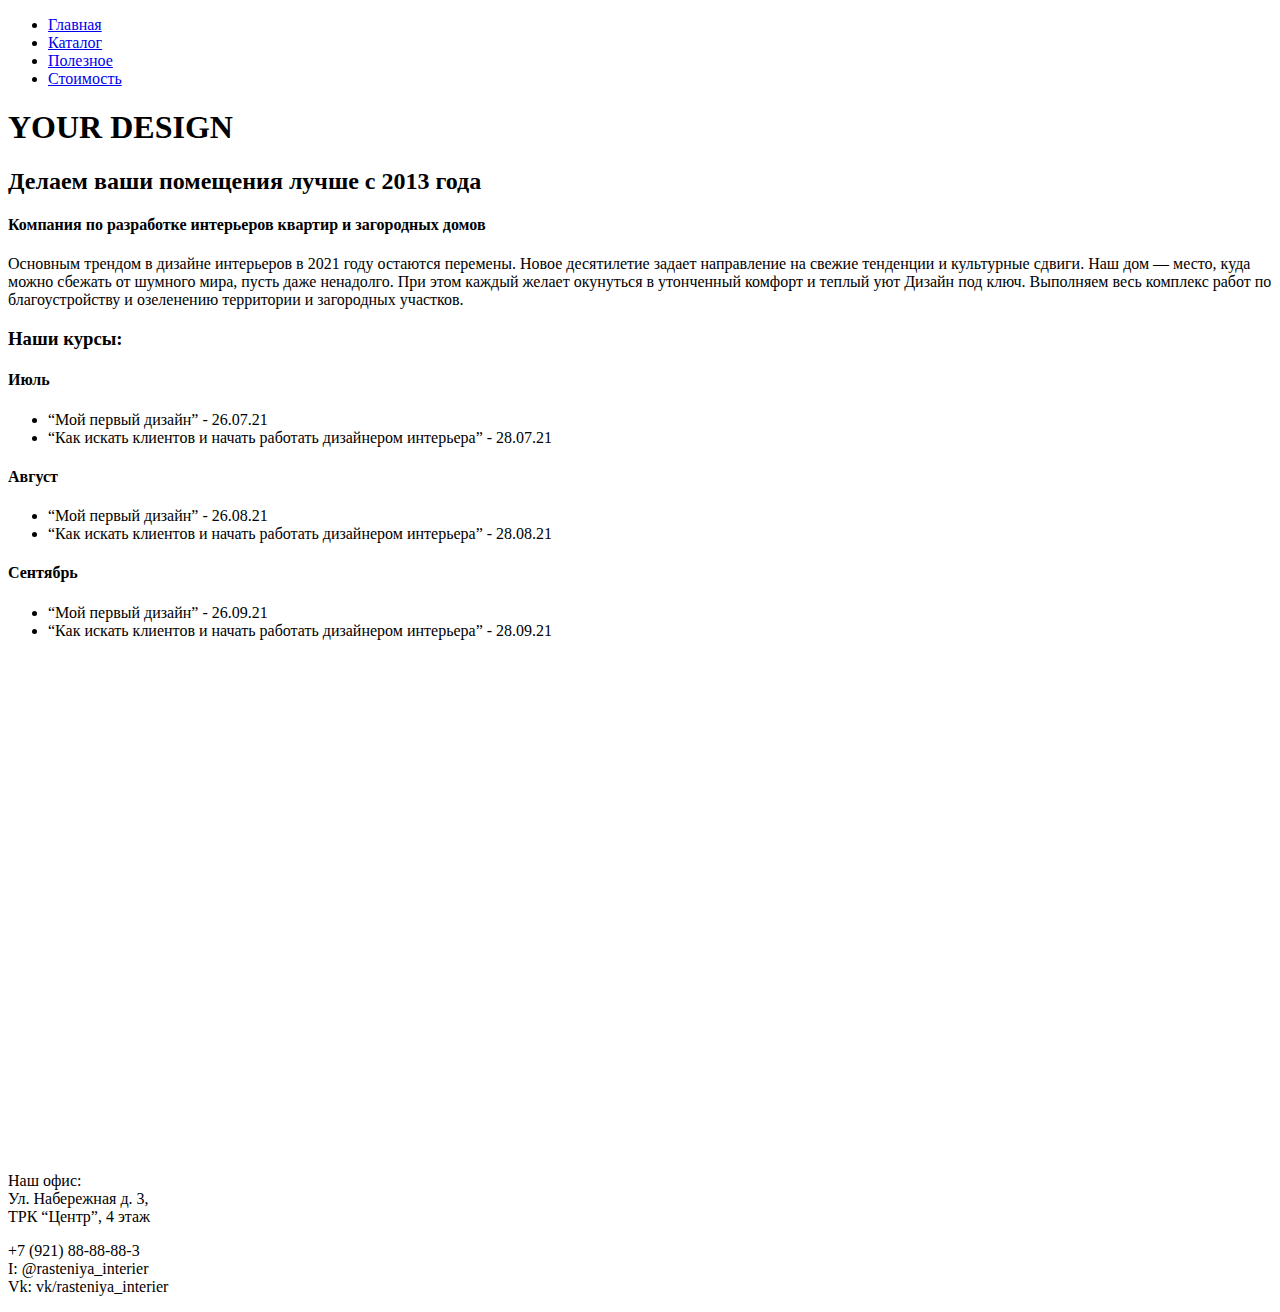
==== index.html @ 6899dd3a "Add files via upload" ====
<!DOCTYPE html>
<html lang="ru">
<head>
    <meta charset="UTF-8">
    <meta http-equiv="X-UA-Compatible" content="IE=edge">
    <meta name="viewport" content="width=device-width, initial-scale=1.0">
    <link rel="stylesheet" href="css/main.css">
    <link rel="stylesheet" href="css/mobile.css">
    <link href="https://fonts.googleapis.com/css2?family=Montserrat:wght@300&display=swap" rel="stylesheet">
    <link rel="preconnect" href="https://fonts.googleapis.com">
    <link href="https://fonts.googleapis.com/css2?family=Montserrat:wght@300;600;800&display=swap" rel="stylesheet">
    <link rel="preconnect" href="https://fonts.gstatic.com" crossorigin>
    <title>Your Design</title>
</head>
<body>
    <div class="wrapper">
    <header class="header">
        <nav class="menu">
            <ul class="menu_item">
                <li class="menu-item-head"><a href="index.html" class="menu_active">Главная</a></li>
                <li class="menu-item-head"><a href="katalog.html" class="menu_link">Каталог</a></li>
                <li class="menu-item-head"><a href="Poleznoe.html" class="menu_link">Полезное</a></li>
                <li class="menu-item-head"><a href="Stoimost.html" class="menu_link">Стоимость</a></li>
            </ul>
        </nav>
    </header>
    <main>
    <div class="content">
        <div class="text_info" >  
            <div class="main-title-info">
                <h1 class="h1">YOUR DESIGN</h1>
                <h2 class="h4">Делаем ваши помещения лучше с 2013 года</h2>
                <h4 class="h2">Компания по разработке интерьеров квартир и загородных домов</h4> 
            </div>
            <p class="block_content">Основным трендом в дизайне интерьеров в 2021
                году остаются перемены. Новое десятилетие
                задает направление на свежие тенденции и
                культурные сдвиги. Наш дом — место, куда
                можно сбежать от шумного мира, пусть 
                даже ненадолго. При этом каждый желает 
                окунуться в утонченный комфорт и теплый уют 
                Дизайн под ключ. Выполняем весь комплекс работ
                по благоустройству и озеленению территории
                и загородных участков.
            </p> 
                
        </div> 
        <div class="price">
            <h3>Наши курсы:</h3>
            <div class="block_price">
               
            <h4>Июль</h4>
            <ul>
                <li>“Мой первый дизайн” - 26.07.21</li>
                <li>“Как искать клиентов и начать работать дизайнером интерьера” - 28.07.21</li>
            </ul>
            <h4>Август</h4>
            <ul>
                <li>“Мой первый дизайн” - 26.08.21</li>
                <li>“Как искать клиентов и начать работать дизайнером интерьера” - 28.08.21</li>
            </ul>
            <h4>Сентябрь</h4>
            <ul>
                <li>“Мой первый дизайн” - 26.09.21</li>
                <li>“Как искать клиентов и начать работать дизайнером интерьера” - 28.09.21</li>
            </ul></div>
           
        </div> 
    </div>
    </main> 
    <main>
        <div id="map" class="map"  style="min-width: 100%; height: 500px;"></div>
        <script src="https://api-maps.yandex.ru/2.1/?lang=ru_RU" type="text/javascript">
        </script>
        <script>
            ymaps.ready(init);
            
            function init() {
                var map = new ymaps.Map('map', {
                center: [59.93, 30.30],
                zoom: 12,
                controls: ['zoomControl'],
                behaviors: ['drag']
            });

            var placemark = new ymaps.Placemark([59.96, 30.29], {
                hintContent: "<b>Ул. Набережная д. 3, ТРК “Центр”",
                balloonContent: [
                    '<img class="yd" src ="img/your design.png">'
                ].join('')
            });

            map.geoObjects.add(placemark);
            } 
        </script>
    </main>
    </div>
    <footer>
        <div class="footer">   
            <p>Наш офис:
            <br>Ул. Набережная д. 3,
            <br>ТРК “Центр”, 4 этаж</p>
            <p>+7 (921) 88-88-88-3</b>
            <br>I: @rasteniya_interier
            <br>Vk: vk/rasteniya_interier</p>     
        </div> 
    </footer>
</body>
</html>
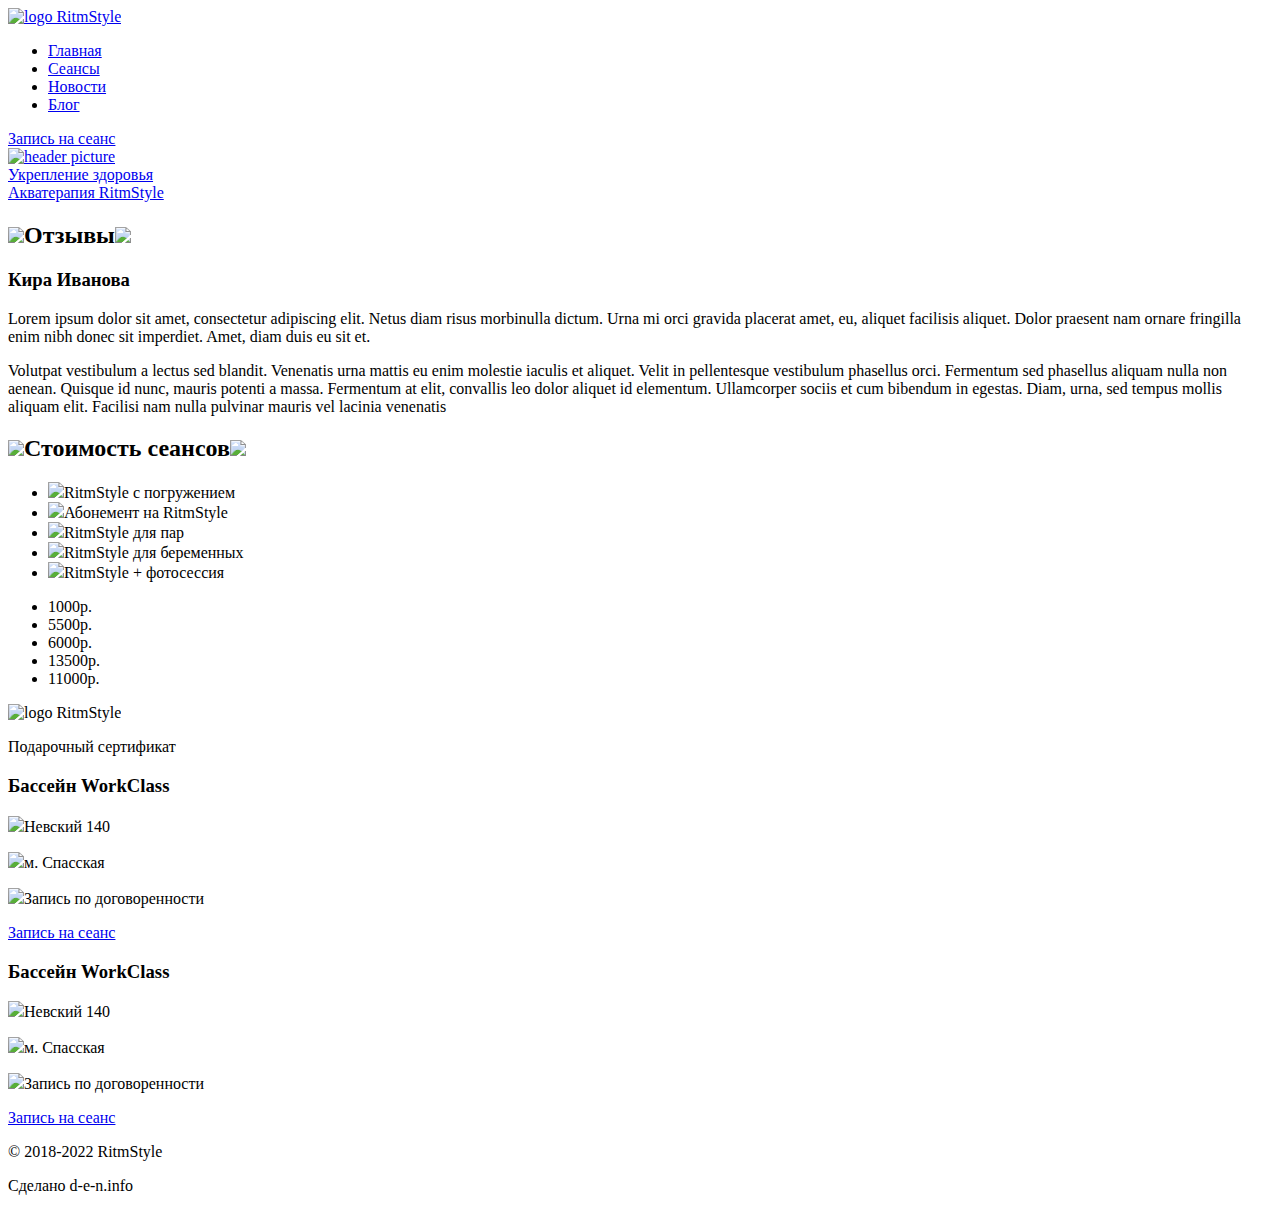
==== commit 3ebae10b: "Rename menu.html to index.html" ====
--- a/index.html
+++ b/index.html
@@ -2,108 +2,135 @@
 <html lang="ru">
 <head>
     <meta charset="UTF-8">
-    <meta http-equiv="X-UA-Compatible" content="IE=edge">
+    <meta name="viewport" content="width=device-width">
+    <meta http-equiv="Content-Type" content="text/html; charset=utf-8">
     <meta name="viewport" content="width=device-width, initial-scale=1.0">
-    <link rel="stylesheet" href="css/main.css">
-    <link rel="stylesheet" href="css/mobile.css">
-    <link href="https://fonts.googleapis.com/css2?family=Montserrat:wght@300&display=swap" rel="stylesheet">
-    <link rel="preconnect" href="https://fonts.googleapis.com">
-    <link href="https://fonts.googleapis.com/css2?family=Montserrat:wght@300;600;800&display=swap" rel="stylesheet">
-    <link rel="preconnect" href="https://fonts.gstatic.com" crossorigin>
-    <title>Your Design</title>
+    <script src="https://api-maps.yandex.ru/2.1/?lang=ru_RU" type="text/javascript"></script>
+    <link rel="preconnect" href="https://fonts.googleapis.com"> 
+    <link href="https://fonts.googleapis.com/css2?family=El+Messiri:wght@700&display=swap" rel="stylesheet">
+    <link href="https://fonts.googleapis.com/css2?family=Montserrat:wght@300;600;800&display=swap" rel="stylesheet">    
+    <link rel="stylesheet" href="style/style.css" type="text/css"/>
+    <link rel="stylesheet" href="style/mobile.css" type="text/css"/>
+    <title>Акватерапия RitmStyle</title>
 </head>
-<body>
-    <div class="wrapper">
-    <header class="header">
-        <nav class="menu">
-            <ul class="menu_item">
-                <li class="menu-item-head"><a href="index.html" class="menu_active">Главная</a></li>
-                <li class="menu-item-head"><a href="katalog.html" class="menu_link">Каталог</a></li>
-                <li class="menu-item-head"><a href="Poleznoe.html" class="menu_link">Полезное</a></li>
-                <li class="menu-item-head"><a href="Stoimost.html" class="menu_link">Стоимость</a></li>
-            </ul>
-        </nav>
-    </header>
-    <main>
-    <div class="content">
-        <div class="text_info" >  
-            <div class="main-title-info">
-                <h1 class="h1">YOUR DESIGN</h1>
-                <h2 class="h4">Делаем ваши помещения лучше с 2013 года</h2>
-                <h4 class="h2">Компания по разработке интерьеров квартир и загородных домов</h4> 
-            </div>
-            <p class="block_content">Основным трендом в дизайне интерьеров в 2021
-                году остаются перемены. Новое десятилетие
-                задает направление на свежие тенденции и
-                культурные сдвиги. Наш дом — место, куда
-                можно сбежать от шумного мира, пусть 
-                даже ненадолго. При этом каждый желает 
-                окунуться в утонченный комфорт и теплый уют 
-                Дизайн под ключ. Выполняем весь комплекс работ
-                по благоустройству и озеленению территории
-                и загородных участков.
-            </p> 
-                
-        </div> 
-        <div class="price">
-            <h3>Наши курсы:</h3>
-            <div class="block_price">
-               
-            <h4>Июль</h4>
-            <ul>
-                <li>“Мой первый дизайн” - 26.07.21</li>
-                <li>“Как искать клиентов и начать работать дизайнером интерьера” - 28.07.21</li>
-            </ul>
-            <h4>Август</h4>
-            <ul>
-                <li>“Мой первый дизайн” - 26.08.21</li>
-                <li>“Как искать клиентов и начать работать дизайнером интерьера” - 28.08.21</li>
-            </ul>
-            <h4>Сентябрь</h4>
-            <ul>
-                <li>“Мой первый дизайн” - 26.09.21</li>
-                <li>“Как искать клиентов и начать работать дизайнером интерьера” - 28.09.21</li>
-            </ul></div>
-           
-        </div> 
-    </div>
-    </main> 
-    <main>
-        <div id="map" class="map"  style="min-width: 100%; height: 500px;"></div>
-        <script src="https://api-maps.yandex.ru/2.1/?lang=ru_RU" type="text/javascript">
-        </script>
-        <script>
-            ymaps.ready(init);
-            
-            function init() {
-                var map = new ymaps.Map('map', {
-                center: [59.93, 30.30],
-                zoom: 12,
-                controls: ['zoomControl'],
-                behaviors: ['drag']
-            });
+    <body>
+        <div class="wrapper _container">
+            <header class="header">
+                    <a href="#" class="header_logo"><img class="logo" src="img/Group 1.svg" alt="logo RitmStyle"></a>
+                <nav class="menu">
+                    <ul class="menu_item">
+                        <li class="menu-item-head"><a href="menu.html" class="menu_active">Главная</a></li>
+                        <li class="menu-item-head"><a href="new session.html" class="menu_link">Сеансы</a></li>
+                        <li class="menu-item-head"><a href="news.html" class="menu_link">Новости</a></li>
+                        <li class="menu-item-head"><a href="blog.html" class="menu_link">Блог</a></li>
+                    </ul>
+                </nav>
+                  <a href="new session.html" class="button-header">Запись на сеанс</a>
+            </header>
+            <main class="container">
+                <div class="preview-img">
+                    <a href="#"><img src="img/first-screen.svg" alt="header picture" style="width:100%;">
+                        <div class="h2-preview-img">Укрепление здоровья</div>
+                        <div class="h1-preview-img">Акватерапия RitmStyle</div>
+                    </a>
+                </div>
+                <h2 class="h2"> <img class="blue_leaf-left" href="#" src="img/Rectangle 25.png">Отзывы<img class="blue_leaf-right" href="#" src="img/Rectangle 26.png"></h2>
+                <div class="feedback_section"> 
+                    <div class="form_feedback">
+                        <div class="form_feedback_content">
+                            <h3 class="name_feedback">Кира Иванова</h3>
+                                <p>Lorem ipsum dolor sit amet, consectetur adipiscing elit. Netus diam risus morbinulla dictum.
+                                Urna mi orci gravida placerat amet, eu, aliquet facilisis aliquet.
+                                Dolor praesent nam ornare fringilla enim nibh donec sit imperdiet.
+                                Amet, diam duis eu sit et. </p>
+                                <p>Volutpat vestibulum a lectus sed blandit.
+                                Venenatis urna mattis eu enim molestie iaculis et aliquet. Velit in pellentesque
+                                vestibulum phasellus orci. Fermentum sed phasellus aliquam nulla non aenean.
+                                Quisque id nunc, mauris potenti a massa. Fermentum at elit, convallis leo dolor aliquet id elementum.
+                                Ullamcorper sociis et cum bibendum in egestas. Diam, urna, sed tempus mollis aliquam elit.
+                                Facilisi nam nulla pulvinar mauris vel lacinia venenatis</p>
+                        </div>
+                    </div>
+                </div>
+                <h2 class="h2"><img class="blue_leaf-left" href="#" src="img/Rectangle 25.png">Стоимость сеансов<img class="blue_leaf-right" href="#" src="img/Rectangle 26.png"></h2>
+                <div class="price-list _container-min">
+                    <div class="subscription">
+                        <div class="subscription-list">
+                            <ul>
+                                <li><img class="blue_leaf" href="#" src="img/Rectangle 25.png">RitmStyle с погружением</li>
+                                <li><img class="blue_leaf" href="#" src="img/Rectangle 25.png">Абонемент на RitmStyle</li>
+                                <li><img class="blue_leaf" href="#" src="img/Rectangle 25.png">RitmStyle для пар</li>
+                                <li><img class="blue_leaf" href="#" src="img/Rectangle 25.png">RitmStyle для беременных</li>
+                                <li><img class="blue_leaf" href="#" src="img/Rectangle 25.png">RitmStyle +  фотосессия</li>
+                            </ul>
+                        </div>
+                        <div class="subscription-list-price">
+                            <ul>
+                                <li>1000р.</li>
+                                <li>5500р.</li>
+                                <li>6000р.</li>
+                                <li>13500р.</li>
+                                <li>11000р.</li>
+                            </ul>
+                        </div>
+                    </div>
+                    <div class="card-section">
+                         <img href="#" src="img/card.svg" alt="logo RitmStyle"> 
+                         <p>Подарочный сертификат</p>
+                    </div>
+                </div>
+                <div class="block_address _container">
+                    <div id="map" class="map"></div>
+                    <script>
+                        ymaps.ready(init);
+                        
+                        function init() {
+                            var map = new ymaps.Map('map', {
+                            center: [59.93, 30.30],
+                            zoom: 12,
+                            controls: ['zoomControl'],
+                            behaviors: ['drag']
+                        });
+                    
+                        var placemark = new ymaps.Placemark([59.96, 30.29], {
+                            hintContent: "<b>Ул. Набережная д. 3, ТРК “Центр”",
+                            balloonContent: [
+                                '<img class="yd" src ="img/your design.png">'
+                            ].join('')
+                        });
+                    
+                        map.geoObjects.add(placemark);
+                        } 
+                    </script>
+                    <div class="address">
+                    <div class="block_address_WorkClass">
+                        <div class="form_address_WorkClass">
+                            <h3 class="name_feedback">Бассейн WorkClass</h3>
+                            <p><img class="icon_location" href="#" src="img/carbon_location-filled.png">Невский 140</p>
+                            <p><img class="icon_metro" href="#" src="img/Spb_metro_logo 1.png">м. Спасская</p>
+                            <p><img class="icon_calendar" href="#" src="img/bi_calendar-week-fill.png">Запись по договоренности</p>
+                            <a href="new session.html" class="button-form_address">Запись на сеанс</a>
+                        </div>
+                    </div>
 
-            var placemark = new ymaps.Placemark([59.96, 30.29], {
-                hintContent: "<b>Ул. Набережная д. 3, ТРК “Центр”",
-                balloonContent: [
-                    '<img class="yd" src ="img/your design.png">'
-                ].join('')
-            });
-
-            map.geoObjects.add(placemark);
-            } 
-        </script>
-    </main>
-    </div>
-    <footer>
-        <div class="footer">   
-            <p>Наш офис:
-            <br>Ул. Набережная д. 3,
-            <br>ТРК “Центр”, 4 этаж</p>
-            <p>+7 (921) 88-88-88-3</b>
-            <br>I: @rasteniya_interier
-            <br>Vk: vk/rasteniya_interier</p>     
-        </div> 
-    </footer>
-</body>
-</html>+                        <div class="block_address_Gorohovaya">
+                            <div class="form_address_Gorohovaya">
+                                <h3 class="name_feedback">Бассейн WorkClass</h3>
+                                <p><img class="icon_location" href="#" src="img/carbon_location-filled.png">Невский 140</p>
+                                <p><img class="icon_metro" href="#" src="img/Spb_metro_logo 1.png">м. Спасская</p>
+                                <p><img class="icon_calendar" href="#" src="img/bi_calendar-week-fill.png">Запись по договоренности</p>
+                                <a href="new session.html" class="button-form_address">Запись на сеанс</a>
+                            </div>
+                        </div>
+                    </div>
+                </div>
+            </main>
+        </div>
+        <footer class="footer _container">
+            <div class="content_footer">
+                <p> © 2018-2022 RitmStyle</p>
+                <p>Сделано d-e-n.info</p>
+            </div>         
+        </footer>
+    </body>
+</html>
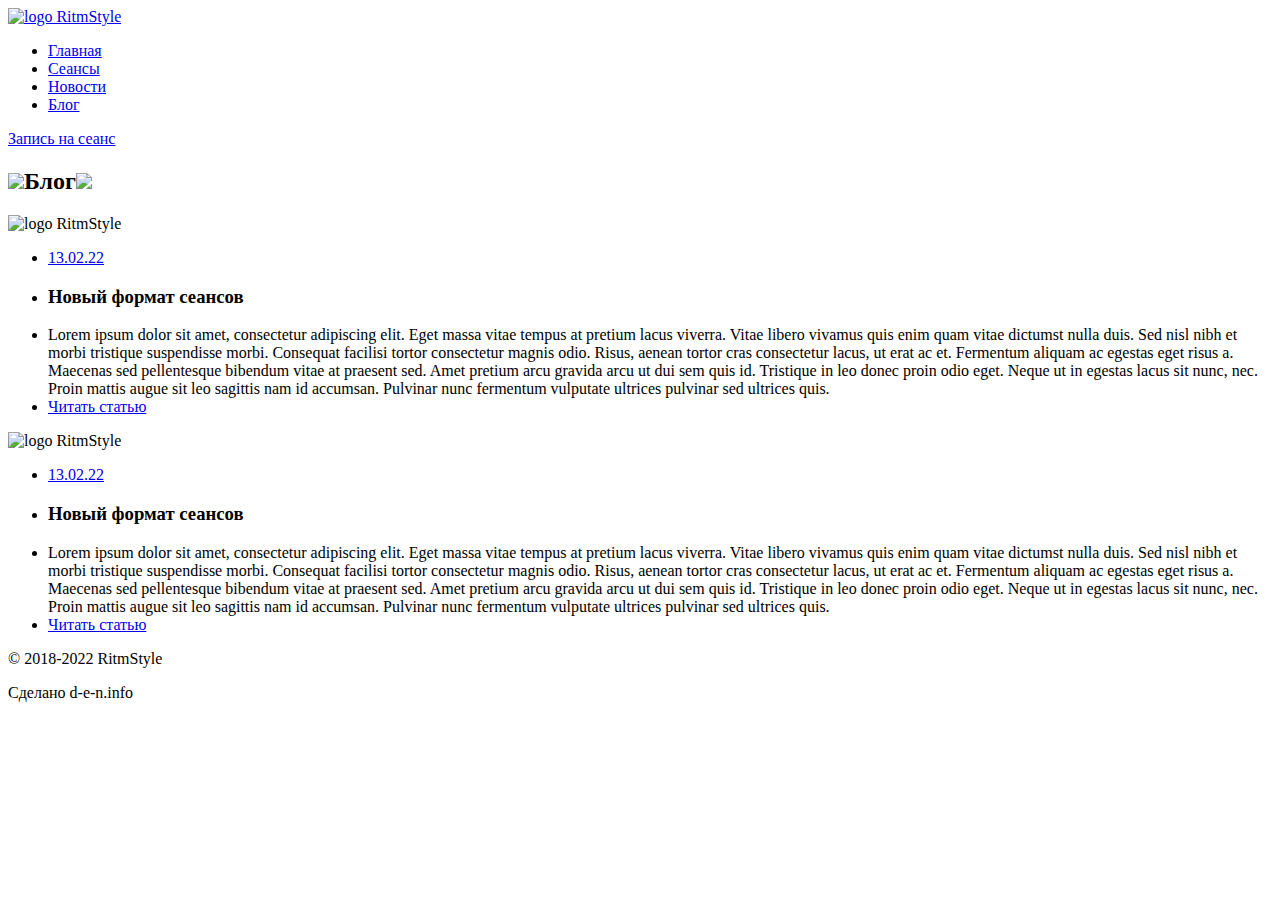
==== commit 07a4e83f: "Rename blog.html to index.html" ====
--- a/index.html
+++ b/index.html
@@ -1,136 +1,88 @@
-<!DOCTYPE html>
-<html lang="ru">
-<head>
-    <meta charset="UTF-8">
-    <meta name="viewport" content="width=device-width">
-    <meta http-equiv="Content-Type" content="text/html; charset=utf-8">
-    <meta name="viewport" content="width=device-width, initial-scale=1.0">
-    <script src="https://api-maps.yandex.ru/2.1/?lang=ru_RU" type="text/javascript"></script>
-    <link rel="preconnect" href="https://fonts.googleapis.com"> 
-    <link href="https://fonts.googleapis.com/css2?family=El+Messiri:wght@700&display=swap" rel="stylesheet">
-    <link href="https://fonts.googleapis.com/css2?family=Montserrat:wght@300;600;800&display=swap" rel="stylesheet">    
-    <link rel="stylesheet" href="style/style.css" type="text/css"/>
-    <link rel="stylesheet" href="style/mobile.css" type="text/css"/>
-    <title>Акватерапия RitmStyle</title>
-</head>
-    <body>
-        <div class="wrapper _container">
-            <header class="header">
-                    <a href="#" class="header_logo"><img class="logo" src="img/Group 1.svg" alt="logo RitmStyle"></a>
-                <nav class="menu">
-                    <ul class="menu_item">
-                        <li class="menu-item-head"><a href="menu.html" class="menu_active">Главная</a></li>
-                        <li class="menu-item-head"><a href="new session.html" class="menu_link">Сеансы</a></li>
-                        <li class="menu-item-head"><a href="news.html" class="menu_link">Новости</a></li>
-                        <li class="menu-item-head"><a href="blog.html" class="menu_link">Блог</a></li>
-                    </ul>
-                </nav>
-                  <a href="new session.html" class="button-header">Запись на сеанс</a>
-            </header>
-            <main class="container">
-                <div class="preview-img">
-                    <a href="#"><img src="img/first-screen.svg" alt="header picture" style="width:100%;">
-                        <div class="h2-preview-img">Укрепление здоровья</div>
-                        <div class="h1-preview-img">Акватерапия RitmStyle</div>
-                    </a>
-                </div>
-                <h2 class="h2"> <img class="blue_leaf-left" href="#" src="img/Rectangle 25.png">Отзывы<img class="blue_leaf-right" href="#" src="img/Rectangle 26.png"></h2>
-                <div class="feedback_section"> 
-                    <div class="form_feedback">
-                        <div class="form_feedback_content">
-                            <h3 class="name_feedback">Кира Иванова</h3>
-                                <p>Lorem ipsum dolor sit amet, consectetur adipiscing elit. Netus diam risus morbinulla dictum.
-                                Urna mi orci gravida placerat amet, eu, aliquet facilisis aliquet.
-                                Dolor praesent nam ornare fringilla enim nibh donec sit imperdiet.
-                                Amet, diam duis eu sit et. </p>
-                                <p>Volutpat vestibulum a lectus sed blandit.
-                                Venenatis urna mattis eu enim molestie iaculis et aliquet. Velit in pellentesque
-                                vestibulum phasellus orci. Fermentum sed phasellus aliquam nulla non aenean.
-                                Quisque id nunc, mauris potenti a massa. Fermentum at elit, convallis leo dolor aliquet id elementum.
-                                Ullamcorper sociis et cum bibendum in egestas. Diam, urna, sed tempus mollis aliquam elit.
-                                Facilisi nam nulla pulvinar mauris vel lacinia venenatis</p>
-                        </div>
-                    </div>
-                </div>
-                <h2 class="h2"><img class="blue_leaf-left" href="#" src="img/Rectangle 25.png">Стоимость сеансов<img class="blue_leaf-right" href="#" src="img/Rectangle 26.png"></h2>
-                <div class="price-list _container-min">
-                    <div class="subscription">
-                        <div class="subscription-list">
-                            <ul>
-                                <li><img class="blue_leaf" href="#" src="img/Rectangle 25.png">RitmStyle с погружением</li>
-                                <li><img class="blue_leaf" href="#" src="img/Rectangle 25.png">Абонемент на RitmStyle</li>
-                                <li><img class="blue_leaf" href="#" src="img/Rectangle 25.png">RitmStyle для пар</li>
-                                <li><img class="blue_leaf" href="#" src="img/Rectangle 25.png">RitmStyle для беременных</li>
-                                <li><img class="blue_leaf" href="#" src="img/Rectangle 25.png">RitmStyle +  фотосессия</li>
-                            </ul>
-                        </div>
-                        <div class="subscription-list-price">
-                            <ul>
-                                <li>1000р.</li>
-                                <li>5500р.</li>
-                                <li>6000р.</li>
-                                <li>13500р.</li>
-                                <li>11000р.</li>
-                            </ul>
-                        </div>
-                    </div>
-                    <div class="card-section">
-                         <img href="#" src="img/card.svg" alt="logo RitmStyle"> 
-                         <p>Подарочный сертификат</p>
-                    </div>
-                </div>
-                <div class="block_address _container">
-                    <div id="map" class="map"></div>
-                    <script>
-                        ymaps.ready(init);
-                        
-                        function init() {
-                            var map = new ymaps.Map('map', {
-                            center: [59.93, 30.30],
-                            zoom: 12,
-                            controls: ['zoomControl'],
-                            behaviors: ['drag']
-                        });
-                    
-                        var placemark = new ymaps.Placemark([59.96, 30.29], {
-                            hintContent: "<b>Ул. Набережная д. 3, ТРК “Центр”",
-                            balloonContent: [
-                                '<img class="yd" src ="img/your design.png">'
-                            ].join('')
-                        });
-                    
-                        map.geoObjects.add(placemark);
-                        } 
-                    </script>
-                    <div class="address">
-                    <div class="block_address_WorkClass">
-                        <div class="form_address_WorkClass">
-                            <h3 class="name_feedback">Бассейн WorkClass</h3>
-                            <p><img class="icon_location" href="#" src="img/carbon_location-filled.png">Невский 140</p>
-                            <p><img class="icon_metro" href="#" src="img/Spb_metro_logo 1.png">м. Спасская</p>
-                            <p><img class="icon_calendar" href="#" src="img/bi_calendar-week-fill.png">Запись по договоренности</p>
-                            <a href="new session.html" class="button-form_address">Запись на сеанс</a>
-                        </div>
-                    </div>
-
-                        <div class="block_address_Gorohovaya">
-                            <div class="form_address_Gorohovaya">
-                                <h3 class="name_feedback">Бассейн WorkClass</h3>
-                                <p><img class="icon_location" href="#" src="img/carbon_location-filled.png">Невский 140</p>
-                                <p><img class="icon_metro" href="#" src="img/Spb_metro_logo 1.png">м. Спасская</p>
-                                <p><img class="icon_calendar" href="#" src="img/bi_calendar-week-fill.png">Запись по договоренности</p>
-                                <a href="new session.html" class="button-form_address">Запись на сеанс</a>
-                            </div>
-                        </div>
-                    </div>
-                </div>
-            </main>
-        </div>
-        <footer class="footer _container">
-            <div class="content_footer">
-                <p> © 2018-2022 RitmStyle</p>
-                <p>Сделано d-e-n.info</p>
-            </div>         
-        </footer>
-    </body>
-</html>
+<!DOCTYPE html>
+<html lang="ru">
+<head>
+    <meta charset="UTF-8">
+    <meta name="viewport" content="width=device-width">
+    <meta http-equiv="Content-Type" content="text/html; charset=utf-8">
+    <meta name="viewport" content="width=device-width, initial-scale=1.0">
+    <link rel="preconnect" href="https://fonts.googleapis.com"> 
+    <link href="https://fonts.googleapis.com/css2?family=El+Messiri:wght@700&display=swap" rel="stylesheet">
+    <link href="https://fonts.googleapis.com/css2?family=Montserrat:wght@300;600;800&display=swap" rel="stylesheet">    
+    <link rel="stylesheet" href="style/style.css" type="text/css"/>
+    <link rel="stylesheet" href="style/mobile.css" type="text/css"/>
+    <title>Акватерапия RitmStyle</title>
+</head>
+    <body>
+        <div class="wrapper _container">
+            <header class="header">
+                <a href="#" class="header_logo"><img class="logo" src="img/Group 1.svg" alt="logo RitmStyle"></a>
+                <nav class="menu">
+                    <ul class="menu_item">
+                        <li class="menu-item-head"><a href="menu.html" class="menu_link">Главная</a></li>
+                        <li class="menu-item-head"><a href="new session.html" class="menu_link">Сеансы</a></li>
+                        <li class="menu-item-head"><a href="news.html" class="menu_link">Новости</a></li>
+                        <li class="menu-item-head"><a href="blog.html" class="menu_active">Блог</a></li>
+                    </ul>
+                </nav>
+                <a href="new session.html" class="button-header">Запись на сеанс</a>
+            </header>
+            <main class="container">
+                <div class="line_header"></div>
+                <h2 class="h2"><img class="blue_leaf-left" href="#" src="img/Rectangle 25.png">Блог<img class="blue_leaf-right" href="#" src="img/Rectangle 26.png"></h2>
+                <div class="blog_container">
+                    <div class="line-border_blog">
+                        <div class="blog_section_content">
+                            <div class="format-img-section_session">
+                                <img href="#" src="img/new_format_session.png" alt="logo RitmStyle"> 
+                            </div>
+                            <div class="blog_content">
+                                <ul>
+                                    <li><a href="#" class="blog_button-date">13.02.22</a></li>
+                                    <li class="header_content"><h3>Новый формат сеансов</h3></li>
+                                    <li>Lorem ipsum dolor sit amet, consectetur adipiscing elit.
+                                        Eget massa vitae tempus at pretium lacus viverra. Vitae libero vivamus
+                                        quis enim quam vitae dictumst nulla duis. Sed nisl nibh et morbi tristique suspendisse morbi.
+                                        Consequat facilisi tortor consectetur magnis odio. Risus, aenean tortor cras consectetur lacus, ut erat ac et.
+                                        Fermentum aliquam ac egestas eget risus a. Maecenas sed pellentesque bibendum vitae at praesent sed.
+                                        Amet pretium arcu gravida arcu ut dui sem quis id. Tristique in leo donec proin odio eget. 
+                                        Neque ut in egestas lacus sit nunc, nec. Proin mattis augue sit leo sagittis nam id accumsan. 
+                                        Pulvinar nunc fermentum vulputate ultrices pulvinar sed ultrices quis.</li>
+                                    <li><a href="#" class="blog_button-article">Читать статью</a></li>
+                                </ul>
+                            </div>
+                        </div>
+                    </div>
+                    <div class="line-border_blog">
+                        <div class="blog_section_content">
+                            <div class="format-img-section_session">
+                                <img href="#" src="img/new_format_session.png" alt="logo RitmStyle"> 
+                            </div>
+                            <div class="blog_content">
+                                <ul>
+                                    <li><a href="#" class="blog_button-date">13.02.22</a></li>
+                                    <li class="header_content"><h3>Новый формат сеансов</h3></li>
+                                    <li>Lorem ipsum dolor sit amet, consectetur adipiscing elit.
+                                        Eget massa vitae tempus at pretium lacus viverra. Vitae libero vivamus
+                                        quis enim quam vitae dictumst nulla duis. Sed nisl nibh et morbi tristique suspendisse morbi.
+                                        Consequat facilisi tortor consectetur magnis odio. Risus, aenean tortor cras consectetur lacus, ut erat ac et.
+                                        Fermentum aliquam ac egestas eget risus a. Maecenas sed pellentesque bibendum vitae at praesent sed.
+                                        Amet pretium arcu gravida arcu ut dui sem quis id. Tristique in leo donec proin odio eget. 
+                                        Neque ut in egestas lacus sit nunc, nec. Proin mattis augue sit leo sagittis nam id accumsan. 
+                                        Pulvinar nunc fermentum vulputate ultrices pulvinar sed ultrices quis.</li>
+                                    <li><a href="#" class="blog_button-article">Читать статью</a></li>
+                                </ul>
+                            </div>          
+                        </div>
+                    </div>
+                </div>
+            </main>
+        </div>      
+        <footer class="footer _container">
+            <div class="line_footer"></div>
+            <div class="content_footer">
+                <p class="content_footer_left"> © 2018-2022 RitmStyle</p>
+                <p class="content_footer_right">Сделано d-e-n.info</p>
+            </div>        
+        </footer>
+    </body>
+</html>
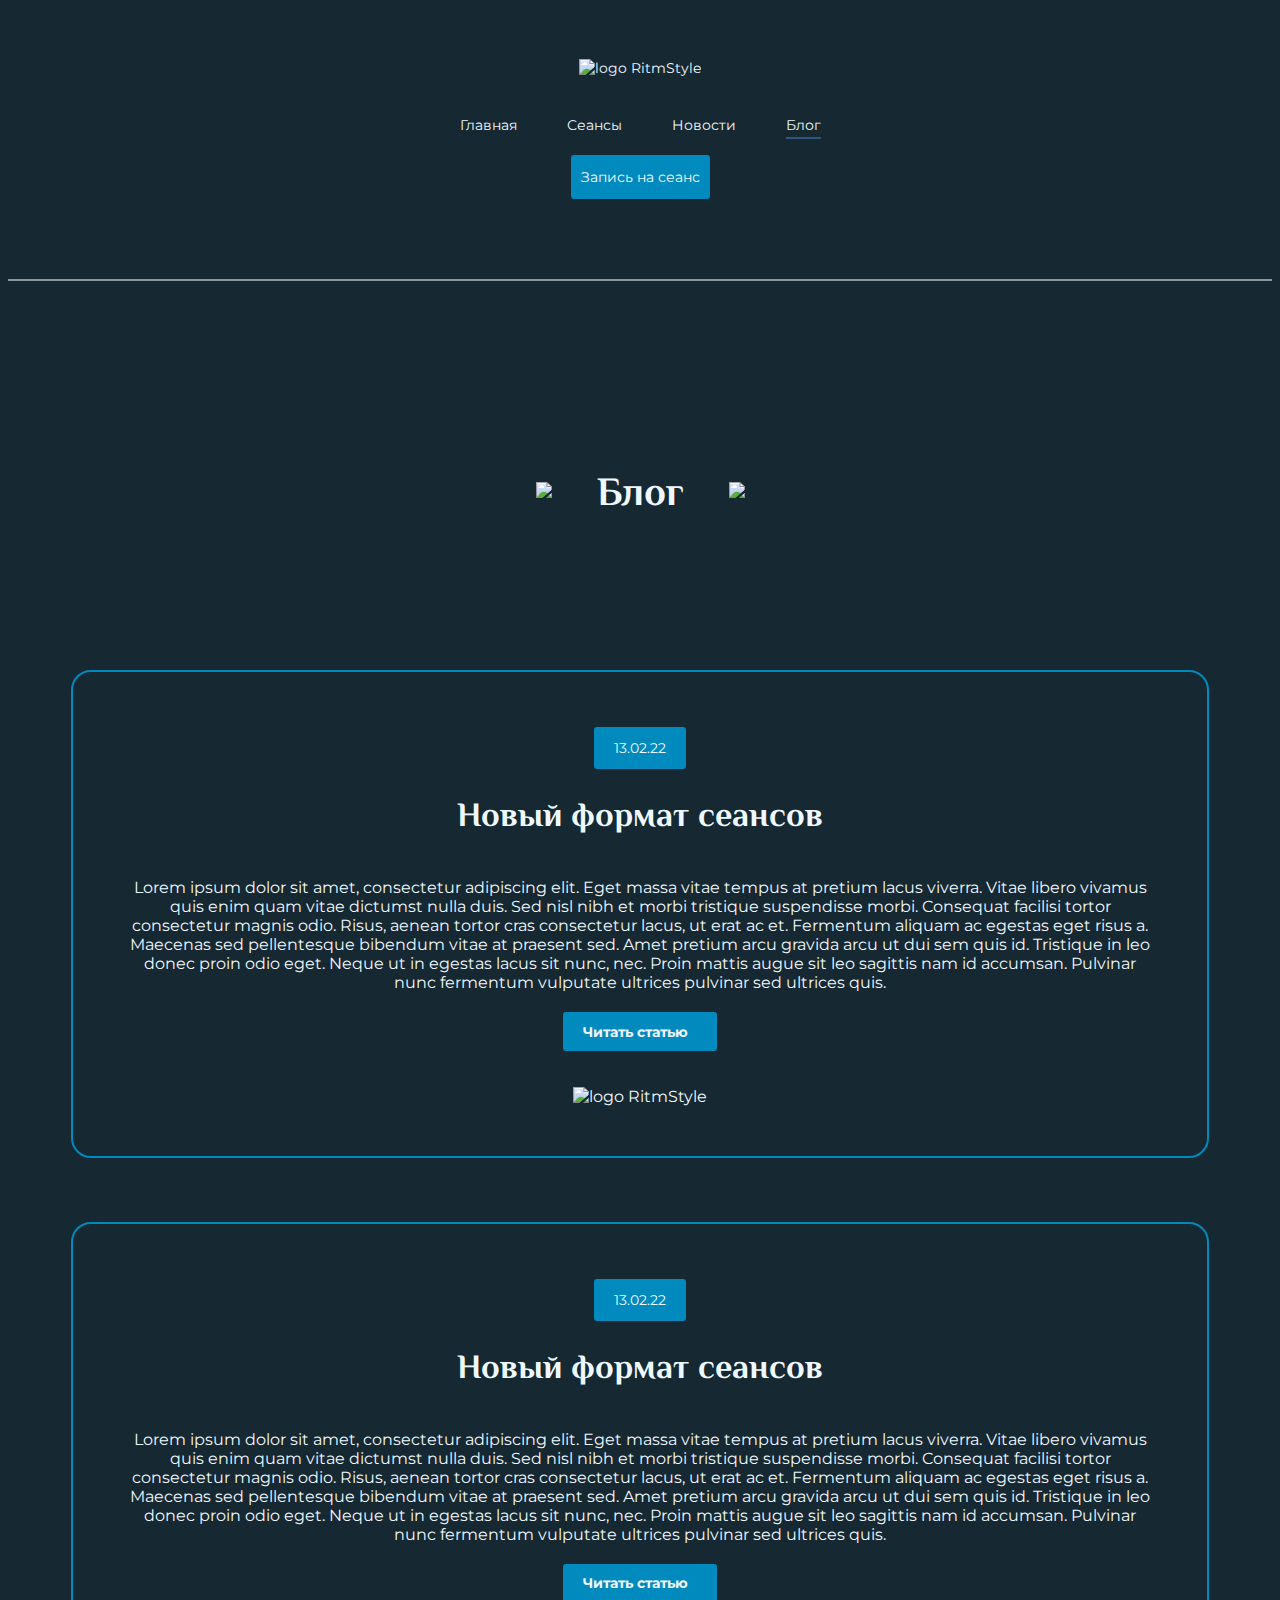
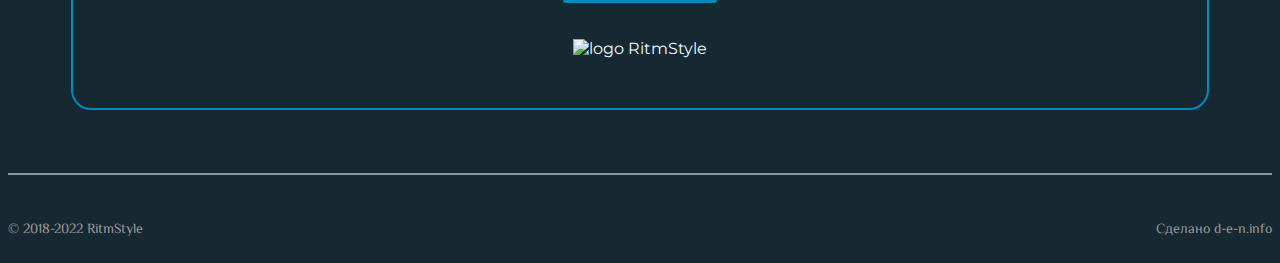
==== commit a2ed1582: "Update index.html" ====
--- a/index.html
+++ b/index.html
@@ -18,7 +18,7 @@
                 <a href="#" class="header_logo"><img class="logo" src="img/Group 1.svg" alt="logo RitmStyle"></a>
                 <nav class="menu">
                     <ul class="menu_item">
-                        <li class="menu-item-head"><a href="menu.html" class="menu_link">Главная</a></li>
+                        <li class="menu-item-head"><a href="index.html" class="menu_link">Главная</a></li>
                         <li class="menu-item-head"><a href="new session.html" class="menu_link">Сеансы</a></li>
                         <li class="menu-item-head"><a href="news.html" class="menu_link">Новости</a></li>
                         <li class="menu-item-head"><a href="blog.html" class="menu_active">Блог</a></li>
--- a/style/style.css
+++ b/style/style.css
@@ -0,0 +1,417 @@
+html,
+body {
+
+    background-color: #162831;
+    color: aliceblue;
+    font-family: 'El Messiri', sans-serif;
+    font-size: 16px;
+}
+
+.h2 {
+    font-family: 'El Messiri';
+    padding: 150px 0 80px;
+    text-align: center;
+    font-size: 3vw;
+}
+
+/*--------menu-------*/
+
+.header {
+    margin: auto;
+    z-index: 50;
+    padding-top: 30px;
+    padding-bottom: 50px;
+    display: flex;
+    align-items: center;
+    justify-content: space-between;
+}
+
+._container {
+    max-width: 1296px;
+    margin: 0 auto; 
+}
+
+._container-min {
+    max-width: 1076px;
+    margin: 0 auto;
+}
+
+.header_logo {
+    display: flex;
+    align-items: center;
+    height: 60px; 
+}
+
+a {
+    text-decoration: none;
+    font-family: 'Montserrat';
+    font-size: 14px;
+    color: aliceblue;
+    white-space: nowrap;
+}
+
+ul,li {
+    padding: 0;
+    list-style-type: none;
+}
+
+.menu {
+    margin-left: 214px;
+    margin-right: 214px;
+}
+
+.menu_item {
+    display: flex;
+    flex-flow: row nowrap;
+    align-items: center;
+}
+
+.menu_item a:hover {
+    color: #018ABE;
+}
+
+.menu-item-head:not(:last-child) {
+    margin: 0 50px 0 0;
+}
+
+.menu_active {
+    border-bottom: 2px solid #32557f;
+    padding-bottom: 3px;
+}
+
+.preview-img {
+    margin: 50px 0;
+    position: relative;
+    text-align: center;
+    color: white;
+}
+
+.h2-preview-img{
+    font-size: 3vw;
+    font-weight: 600;
+    font-family: "El Messiri";
+    position: absolute;
+    top: 30%;
+    left: 50%;
+    transform: translate(-50%, -50%);
+}
+  
+.h1-preview-img {
+    font-family: "El Messiri";
+    font-size: 5vw;
+    font-weight: 800;
+    position: absolute;
+    top: 50%;
+    left: 50%;
+    transform: translate(-50%, -50%);
+}
+
+.button-header {
+    display: flex;
+    flex-direction: row;
+    text-align: center;
+    align-items: center;
+    padding: 9px 10px;
+    height: 26px;
+    background: #018ABE;
+    border-radius: 3px;
+}
+
+.button-header:hover {
+    background: #046b94;
+}
+
+.button-header:active {
+    background: #03506e;
+}
+
+.feedback_section {
+    max-width: 736px;
+    margin: 0 auto;
+} 
+
+.feedback_section p {
+    font-family: 'Montserrat';
+    line-height: 25px;
+}
+
+.form_feedback {
+    border-radius: 10px;
+    background-color: #018ABE; 
+}
+
+.form_feedback p {
+    padding-top: 20px;
+    font-size: 14px;  
+}
+
+.form_feedback_content {
+    padding: 50px 60px 56px 60px;
+}
+
+.name_feedback {
+    font-size: 20px;
+}
+
+.price-list,.subscription {
+    display: flex;
+    align-items: center;
+    justify-content: space-between;
+}
+
+.price-list li {
+    font-family: 'Montserrat';
+    font-size: 18px;
+    line-height: 50px;
+    font-weight: 400;
+}
+
+.subscription-list-price {
+    text-align: right;
+    padding-left: 23px;
+}
+
+.card-section p {
+   font-size: 21px;
+   text-align: center;
+}
+
+.block_address {
+    max-width: 1296px;
+    margin: 0 auto;
+    min-height: 100%;
+    margin-top: 60px;
+    display: flex;
+    align-items: flex-start;
+}
+  
+.address {
+    display: inline-block;
+    margin-left: 48px;
+    width: 392px;
+}
+  
+.map {
+    max-width: 864px;
+    width: 100%;
+    aspect-ratio: 1.43;
+    margin-bottom: 20px;
+}
+
+.block_address_WorkClass {
+    background-color: #018abe;
+    border-radius: 10px;
+    height: 290px;
+}
+  
+.block_address_Gorohovaya {
+    background-color: #018abe;
+    border-radius: 10px;
+    height: 290px;
+    margin-top: 24px;
+}
+  
+.form_address_Gorohovaya,
+.form_address_WorkClass {
+    align-items: center;
+    justify-content: space-between;
+    padding: 20px 45px;
+}
+  
+.button-form_address {
+    text-align: center;
+    align-items: center;
+    padding: 15px 30px;
+    color: #018abe;
+    background: #ffffff;
+    border-radius: 3px;
+}
+
+.button-form_address:hover {
+    background: #f8f8f8;
+}
+
+.button-form_address:active {
+    background: #f1f1f1;
+}
+
+.icon_location, 
+.icon_metro,
+.icon_calendar {
+    margin-right: 20px;
+}
+
+.blue_leaf {
+    margin: 0 20px 0 0;
+}
+
+.blue_leaf-left {
+    margin: 7px 45px;
+}
+
+.blue_leaf-right {
+    margin: 7px 45px;
+}
+
+/*--------new session-------*/
+
+.line_header {
+    margin: 30px auto;
+    opacity: 0.5;
+    border: 1px solid #FFFFFF;
+}
+
+.line_footer {
+    margin-bottom: 30px ;
+    opacity: 0.5;
+    border: 1px solid #FFFFFF;
+}
+
+.h2_session {
+    font-family: 'El Messiri';
+    padding: 60px 0px;
+    text-align: center;
+    font-size: 48px;
+}
+
+.session_section_content {
+    font-family: 'Montserrat';
+    display: flex;
+    justify-content: space-between;
+    align-items: center;   
+}
+
+.session_content {
+    margin-right: 134px;    
+}
+
+.header_content {
+    font-family: 'El Messiri';
+    font-size: 22px;
+}
+
+.session_button-header:hover { 
+    background: #046b94; 
+}
+
+.session_button-header {
+    display: flex;
+    flex-direction: row;
+    text-align: center;
+    align-items: center;
+    padding: 10px;
+    height: 26px;
+    width: 70px;
+    background: #018ABE;
+    border-radius: 3px;
+    font-size: 18px;
+    background-color: #018ABE;
+}
+
+.session_content li {
+    line-height: 30px;
+    font-size: 16px;
+    margin-top: 20px;
+}
+
+.header_content h3 {
+    font-size: 34px;
+}
+
+/*--------news-------*/
+
+.news_content {
+  display: flex;
+  flex-direction: row;
+  flex-wrap: wrap;
+  justify-content: center;
+  align-content: stretch;
+  margin-bottom: 80px;
+}
+
+.news_picture {
+  margin: 8px;
+}
+
+.data_news {
+  position: absolute;
+  margin: 30px 35px;
+}
+
+.caption_picture {
+  position: absolute;
+  font-family: "El Messiri";
+  font-size: 21px;
+  font-weight: 700;
+  margin-left: 35px;
+  margin-top: 199px;
+}
+
+/*--------blog-------*/
+
+.line-border_blog {
+    margin-bottom: 45px;
+    border-style: solid;
+    border-width: 2px;
+    border-color: #018ABE;
+    border-radius: 20px;
+}
+
+.blog_section_content {
+    margin: 50px;
+    font-family: 'Montserrat';
+    display: flex; 
+}
+
+.blog_button-article {
+    display: flex;
+    flex-direction: row;
+    text-align: center;
+    align-items: center;
+    margin-top: 20px;
+    padding-left: 20px;
+    height: 39px;
+    width: 134px;
+    background: #018ABE;
+    border-radius: 3px;
+    font-size: 14px;
+    font-weight: 700;
+    background-color: #018ABE;
+}
+
+.blog_button-article:hover {
+    background: #046b94;
+}
+
+.blog_button-article:active {
+    background: #03506e;
+}
+
+.format-img-section_session {
+    margin: 20px 20px 0px 20px;
+}
+
+.blog_button-date {
+    text-align: center;
+    align-items: center;
+    padding: 12px 20px;
+    background: #018ABE;
+    border-radius: 3px;
+}
+
+/*--------footer-------*/
+
+footer {
+    max-height: 100px;
+    max-width: 1296px;
+    margin: 0 auto;
+}
+
+.content_footer {
+    display: flex;
+    justify-content: space-between;
+    align-items: center;
+    text-align: center;
+    font-size: 14px;
+    color: #969797;
+}
--- a/style/mobile.css
+++ b/style/mobile.css
@@ -0,0 +1,94 @@
+@media  screen and (max-width: 1400px) {
+    
+    .header {
+        flex-direction: column;
+        font-size: 16px;
+    }
+
+    .h2 {
+        font-size: 40px;
+    }
+    
+    .price-list {
+        flex-direction: column;
+    }
+    .card-section {
+        margin-top: 30px;
+    }
+
+    .session_section_content {
+        margin: auto;
+        flex-direction: column;
+        margin-bottom: 50px;
+    }
+
+    .session_button-header {
+        margin-left: auto;
+        margin-right: auto;
+    }
+
+    .session_content{
+       text-align: center;
+       margin: 0 auto; 
+    }
+
+    .format-img-section img {
+        max-height: 351px;
+    }
+
+    .first-screen img{
+        max-height: 350px;
+    }
+
+    .blog_section_content {
+        flex-direction: column;
+        margin-bottom: 50px;
+    }
+
+    .blog_button-date,
+    .blog_button-article {
+        margin-left: auto;
+        margin-right: auto;
+    }
+
+    .blog_content{
+       text-align: center;
+    }
+
+    .format-img-section_session {
+        display: flex;
+        justify-content: center;   
+    }
+
+}
+
+@media (max-width: 1380px) {
+
+    .block_address {
+      flex-direction: column;
+      align-items: center;
+    }
+
+    .address {
+      margin-left: 0 !important;
+    }
+
+    .block_address_Gorohovaya {
+      margin-top: 24px;
+    }
+
+    .line-border_blog {
+        margin: 5%;
+    }
+
+    .blog_section_content {
+        flex-direction: column-reverse;
+    }
+}
+
+@media  screen and (max-width: 830px) {
+
+    .format-img-section_session img{
+        max-height: 300px;
+     }
+}     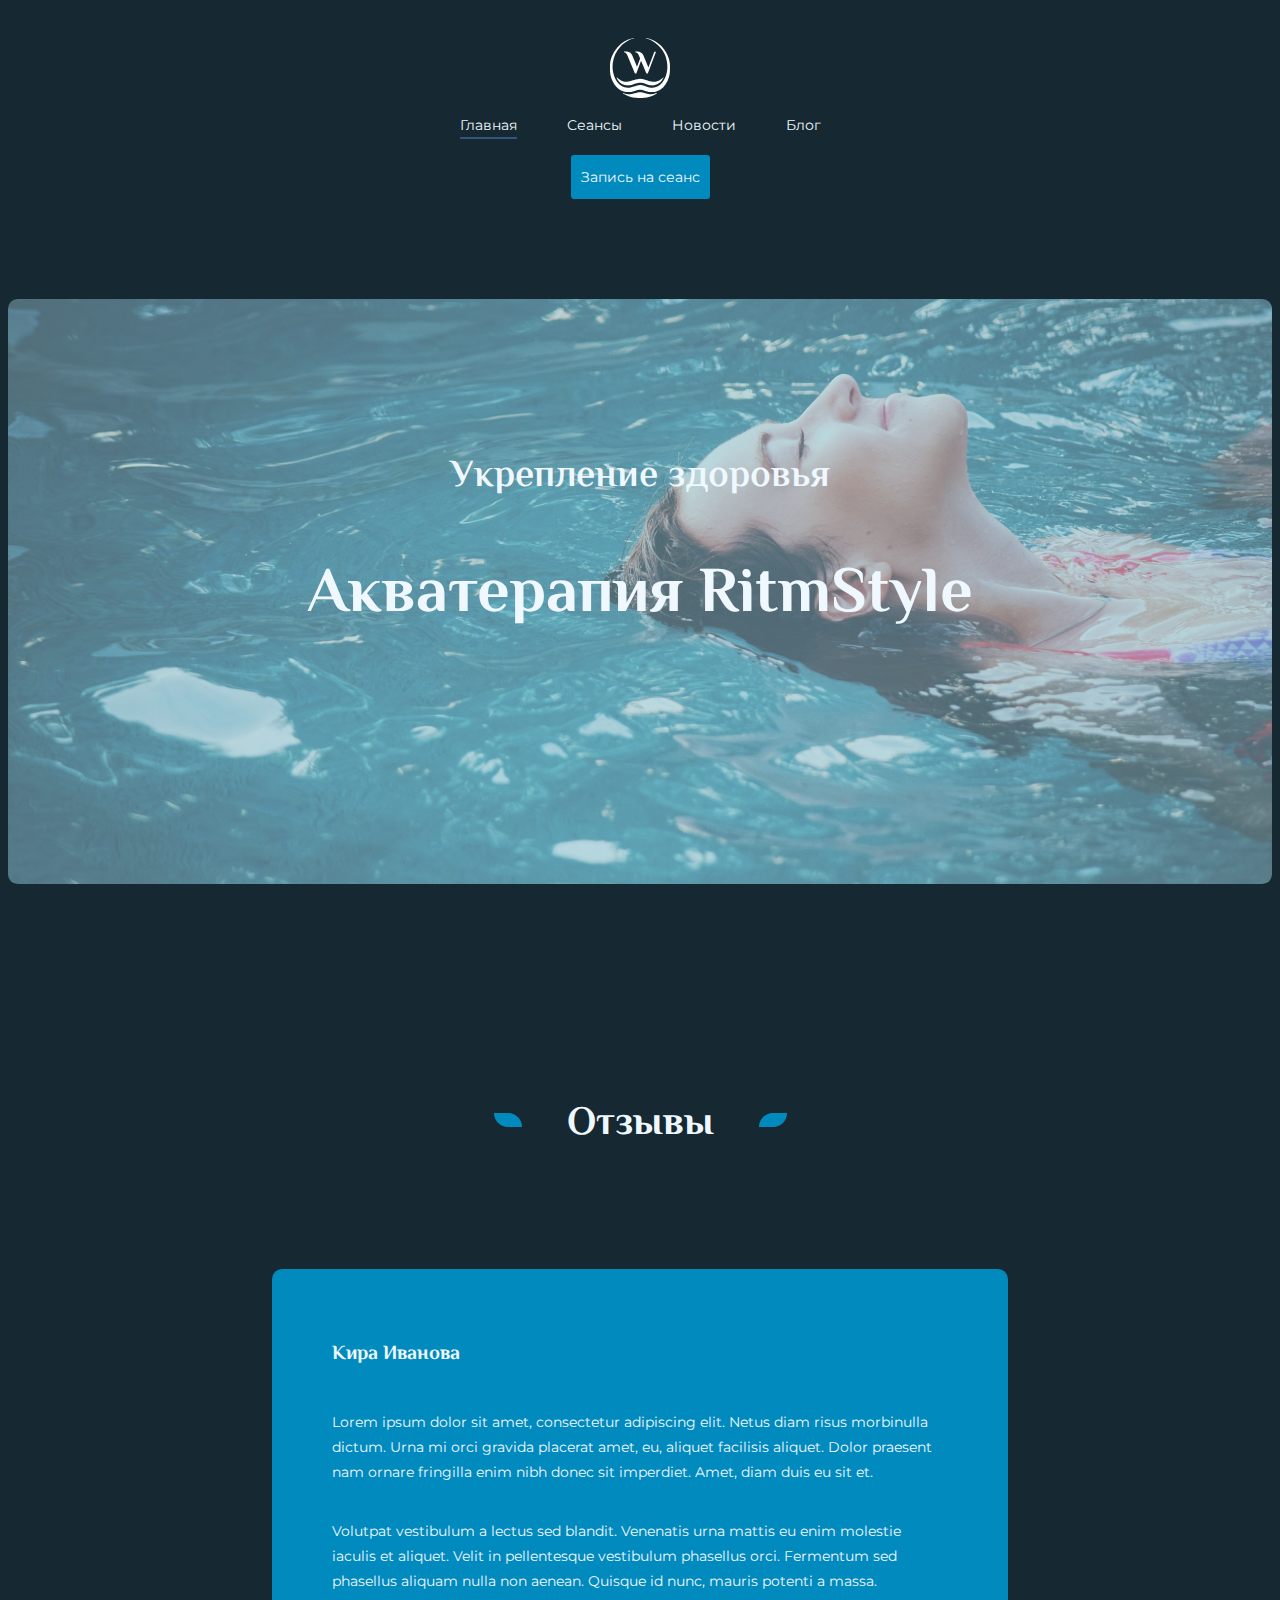
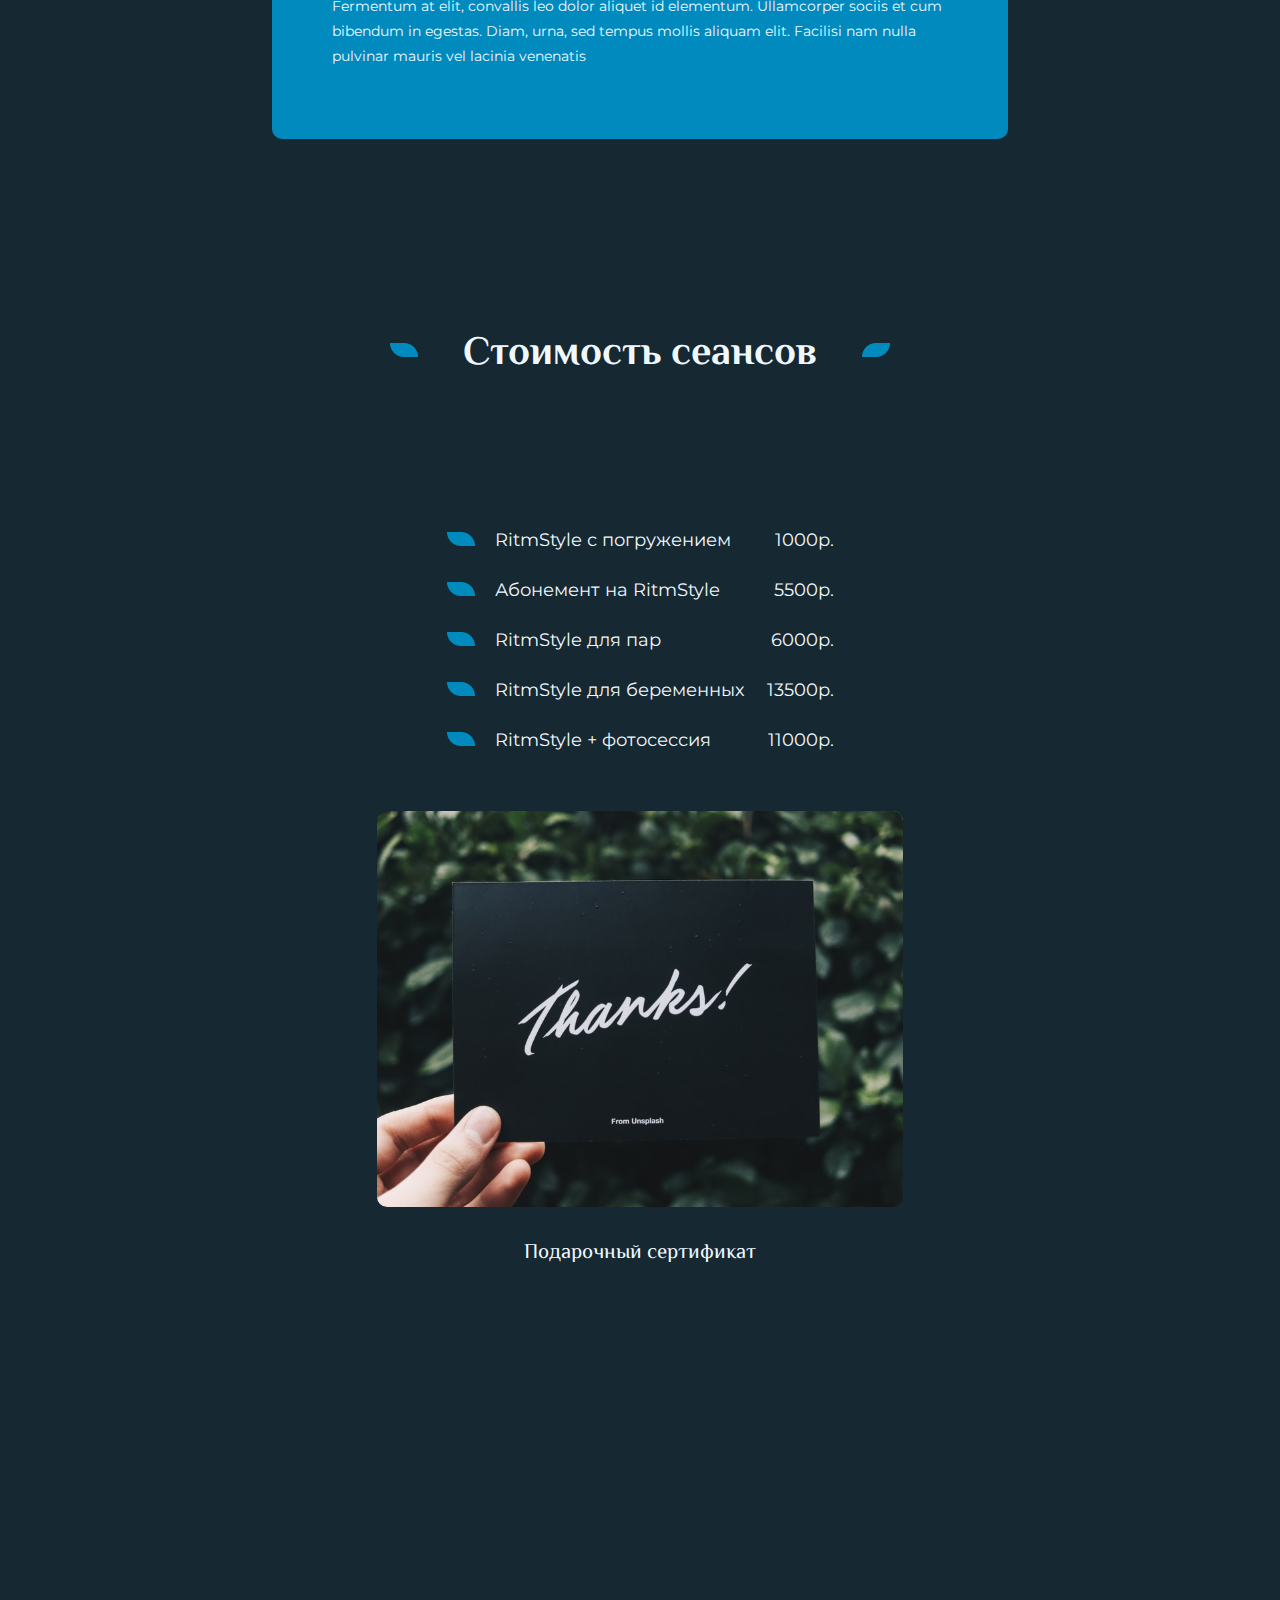
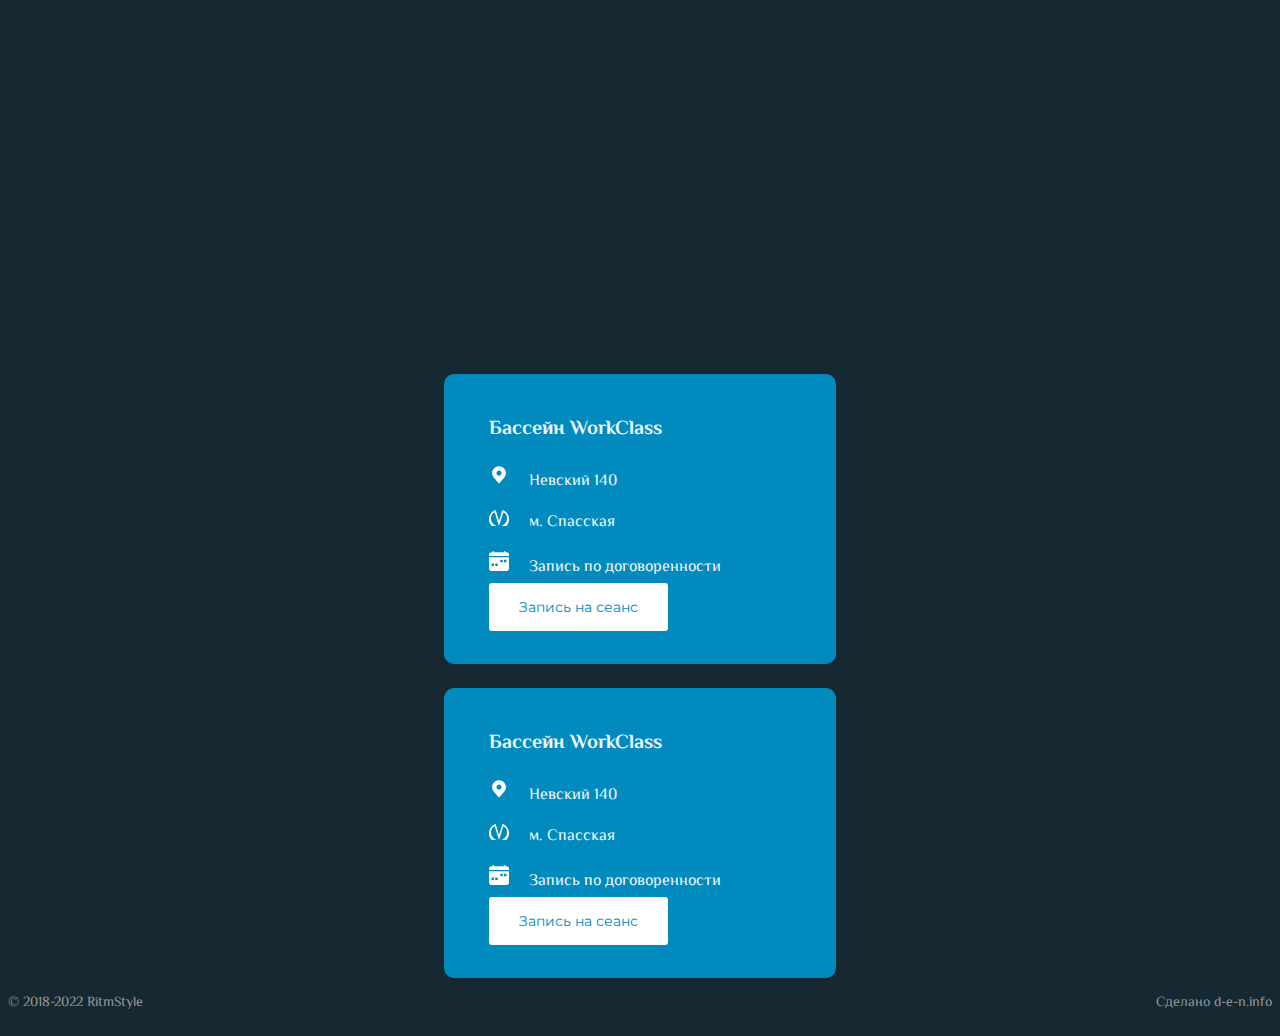
==== commit 10dac902: "Add files via upload" ====
--- a/index.html
+++ b/index.html
@@ -5,6 +5,7 @@
     <meta name="viewport" content="width=device-width">
     <meta http-equiv="Content-Type" content="text/html; charset=utf-8">
     <meta name="viewport" content="width=device-width, initial-scale=1.0">
+    <script src="https://api-maps.yandex.ru/2.1/?lang=ru_RU" type="text/javascript"></script>
     <link rel="preconnect" href="https://fonts.googleapis.com"> 
     <link href="https://fonts.googleapis.com/css2?family=El+Messiri:wght@700&display=swap" rel="stylesheet">
     <link href="https://fonts.googleapis.com/css2?family=Montserrat:wght@300;600;800&display=swap" rel="stylesheet">    
@@ -15,74 +16,121 @@
     <body>
         <div class="wrapper _container">
             <header class="header">
-                <a href="#" class="header_logo"><img class="logo" src="img/Group 1.svg" alt="logo RitmStyle"></a>
+                    <a href="#" class="header_logo"><img class="logo" src="img/Group 1.svg" alt="logo RitmStyle"></a>
                 <nav class="menu">
                     <ul class="menu_item">
-                        <li class="menu-item-head"><a href="index.html" class="menu_link">Главная</a></li>
+                        <li class="menu-item-head"><a href="menu.html" class="menu_active">Главная</a></li>
                         <li class="menu-item-head"><a href="new session.html" class="menu_link">Сеансы</a></li>
                         <li class="menu-item-head"><a href="news.html" class="menu_link">Новости</a></li>
-                        <li class="menu-item-head"><a href="blog.html" class="menu_active">Блог</a></li>
+                        <li class="menu-item-head"><a href="blog.html" class="menu_link">Блог</a></li>
                     </ul>
                 </nav>
-                <a href="new session.html" class="button-header">Запись на сеанс</a>
+                  <a href="new session.html" class="button-header">Запись на сеанс</a>
             </header>
             <main class="container">
-                <div class="line_header"></div>
-                <h2 class="h2"><img class="blue_leaf-left" href="#" src="img/Rectangle 25.png">Блог<img class="blue_leaf-right" href="#" src="img/Rectangle 26.png"></h2>
-                <div class="blog_container">
-                    <div class="line-border_blog">
-                        <div class="blog_section_content">
-                            <div class="format-img-section_session">
-                                <img href="#" src="img/new_format_session.png" alt="logo RitmStyle"> 
-                            </div>
-                            <div class="blog_content">
-                                <ul>
-                                    <li><a href="#" class="blog_button-date">13.02.22</a></li>
-                                    <li class="header_content"><h3>Новый формат сеансов</h3></li>
-                                    <li>Lorem ipsum dolor sit amet, consectetur adipiscing elit.
-                                        Eget massa vitae tempus at pretium lacus viverra. Vitae libero vivamus
-                                        quis enim quam vitae dictumst nulla duis. Sed nisl nibh et morbi tristique suspendisse morbi.
-                                        Consequat facilisi tortor consectetur magnis odio. Risus, aenean tortor cras consectetur lacus, ut erat ac et.
-                                        Fermentum aliquam ac egestas eget risus a. Maecenas sed pellentesque bibendum vitae at praesent sed.
-                                        Amet pretium arcu gravida arcu ut dui sem quis id. Tristique in leo donec proin odio eget. 
-                                        Neque ut in egestas lacus sit nunc, nec. Proin mattis augue sit leo sagittis nam id accumsan. 
-                                        Pulvinar nunc fermentum vulputate ultrices pulvinar sed ultrices quis.</li>
-                                    <li><a href="#" class="blog_button-article">Читать статью</a></li>
-                                </ul>
-                            </div>
+                <div class="preview-img">
+                    <a href="#"><img src="img/first-screen.svg" alt="header picture" style="width:100%;">
+                        <div class="h2-preview-img">Укрепление здоровья</div>
+                        <div class="h1-preview-img">Акватерапия RitmStyle</div>
+                    </a>
+                </div>
+                <h2 class="h2"> <img class="blue_leaf-left" href="#" src="img/Rectangle 25.png">Отзывы<img class="blue_leaf-right" href="#" src="img/Rectangle 26.png"></h2>
+                <div class="feedback_section"> 
+                    <div class="form_feedback">
+                        <div class="form_feedback_content">
+                            <h3 class="name_feedback">Кира Иванова</h3>
+                                <p>Lorem ipsum dolor sit amet, consectetur adipiscing elit. Netus diam risus morbinulla dictum.
+                                Urna mi orci gravida placerat amet, eu, aliquet facilisis aliquet.
+                                Dolor praesent nam ornare fringilla enim nibh donec sit imperdiet.
+                                Amet, diam duis eu sit et. </p>
+                                <p>Volutpat vestibulum a lectus sed blandit.
+                                Venenatis urna mattis eu enim molestie iaculis et aliquet. Velit in pellentesque
+                                vestibulum phasellus orci. Fermentum sed phasellus aliquam nulla non aenean.
+                                Quisque id nunc, mauris potenti a massa. Fermentum at elit, convallis leo dolor aliquet id elementum.
+                                Ullamcorper sociis et cum bibendum in egestas. Diam, urna, sed tempus mollis aliquam elit.
+                                Facilisi nam nulla pulvinar mauris vel lacinia venenatis</p>
                         </div>
                     </div>
-                    <div class="line-border_blog">
-                        <div class="blog_section_content">
-                            <div class="format-img-section_session">
-                                <img href="#" src="img/new_format_session.png" alt="logo RitmStyle"> 
+                </div>
+                <h2 class="h2"><img class="blue_leaf-left" href="#" src="img/Rectangle 25.png">Стоимость сеансов<img class="blue_leaf-right" href="#" src="img/Rectangle 26.png"></h2>
+                <div class="price-list _container-min">
+                    <div class="subscription">
+                        <div class="subscription-list">
+                            <ul>
+                                <li><img class="blue_leaf" href="#" src="img/Rectangle 25.png">RitmStyle с погружением</li>
+                                <li><img class="blue_leaf" href="#" src="img/Rectangle 25.png">Абонемент на RitmStyle</li>
+                                <li><img class="blue_leaf" href="#" src="img/Rectangle 25.png">RitmStyle для пар</li>
+                                <li><img class="blue_leaf" href="#" src="img/Rectangle 25.png">RitmStyle для беременных</li>
+                                <li><img class="blue_leaf" href="#" src="img/Rectangle 25.png">RitmStyle +  фотосессия</li>
+                            </ul>
+                        </div>
+                        <div class="subscription-list-price">
+                            <ul>
+                                <li>1000р.</li>
+                                <li>5500р.</li>
+                                <li>6000р.</li>
+                                <li>13500р.</li>
+                                <li>11000р.</li>
+                            </ul>
+                        </div>
+                    </div>
+                    <div class="card-section">
+                         <img href="#" src="img/card.svg" alt="logo RitmStyle"> 
+                         <p>Подарочный сертификат</p>
+                    </div>
+                </div>
+                <div class="block_address _container">
+                    <div id="map" class="map"></div>
+                    <script>
+                        ymaps.ready(init);
+                        
+                        function init() {
+                            var map = new ymaps.Map('map', {
+                            center: [59.93, 30.30],
+                            zoom: 12,
+                            controls: ['zoomControl'],
+                            behaviors: ['drag']
+                        });
+                    
+                        var placemark = new ymaps.Placemark([59.96, 30.29], {
+                            hintContent: "<b>Ул. Набережная д. 3, ТРК “Центр”",
+                            balloonContent: [
+                                '<img class="yd" src ="img/your design.png">'
+                            ].join('')
+                        });
+                    
+                        map.geoObjects.add(placemark);
+                        } 
+                    </script>
+                    <div class="address">
+                    <div class="block_address_WorkClass">
+                        <div class="form_address_WorkClass">
+                            <h3 class="name_feedback">Бассейн WorkClass</h3>
+                            <p><img class="icon_location" href="#" src="img/carbon_location-filled.png">Невский 140</p>
+                            <p><img class="icon_metro" href="#" src="img/Spb_metro_logo 1.png">м. Спасская</p>
+                            <p><img class="icon_calendar" href="#" src="img/bi_calendar-week-fill.png">Запись по договоренности</p>
+                            <a href="new session.html" class="button-form_address">Запись на сеанс</a>
+                        </div>
+                    </div>
+
+                        <div class="block_address_Gorohovaya">
+                            <div class="form_address_Gorohovaya">
+                                <h3 class="name_feedback">Бассейн WorkClass</h3>
+                                <p><img class="icon_location" href="#" src="img/carbon_location-filled.png">Невский 140</p>
+                                <p><img class="icon_metro" href="#" src="img/Spb_metro_logo 1.png">м. Спасская</p>
+                                <p><img class="icon_calendar" href="#" src="img/bi_calendar-week-fill.png">Запись по договоренности</p>
+                                <a href="new session.html" class="button-form_address">Запись на сеанс</a>
                             </div>
-                            <div class="blog_content">
-                                <ul>
-                                    <li><a href="#" class="blog_button-date">13.02.22</a></li>
-                                    <li class="header_content"><h3>Новый формат сеансов</h3></li>
-                                    <li>Lorem ipsum dolor sit amet, consectetur adipiscing elit.
-                                        Eget massa vitae tempus at pretium lacus viverra. Vitae libero vivamus
-                                        quis enim quam vitae dictumst nulla duis. Sed nisl nibh et morbi tristique suspendisse morbi.
-                                        Consequat facilisi tortor consectetur magnis odio. Risus, aenean tortor cras consectetur lacus, ut erat ac et.
-                                        Fermentum aliquam ac egestas eget risus a. Maecenas sed pellentesque bibendum vitae at praesent sed.
-                                        Amet pretium arcu gravida arcu ut dui sem quis id. Tristique in leo donec proin odio eget. 
-                                        Neque ut in egestas lacus sit nunc, nec. Proin mattis augue sit leo sagittis nam id accumsan. 
-                                        Pulvinar nunc fermentum vulputate ultrices pulvinar sed ultrices quis.</li>
-                                    <li><a href="#" class="blog_button-article">Читать статью</a></li>
-                                </ul>
-                            </div>          
                         </div>
                     </div>
                 </div>
             </main>
-        </div>      
+        </div>
         <footer class="footer _container">
-            <div class="line_footer"></div>
             <div class="content_footer">
-                <p class="content_footer_left"> © 2018-2022 RitmStyle</p>
-                <p class="content_footer_right">Сделано d-e-n.info</p>
-            </div>        
+                <p> © 2018-2022 RitmStyle</p>
+                <p>Сделано d-e-n.info</p>
+            </div>         
         </footer>
     </body>
-</html>
+</html>